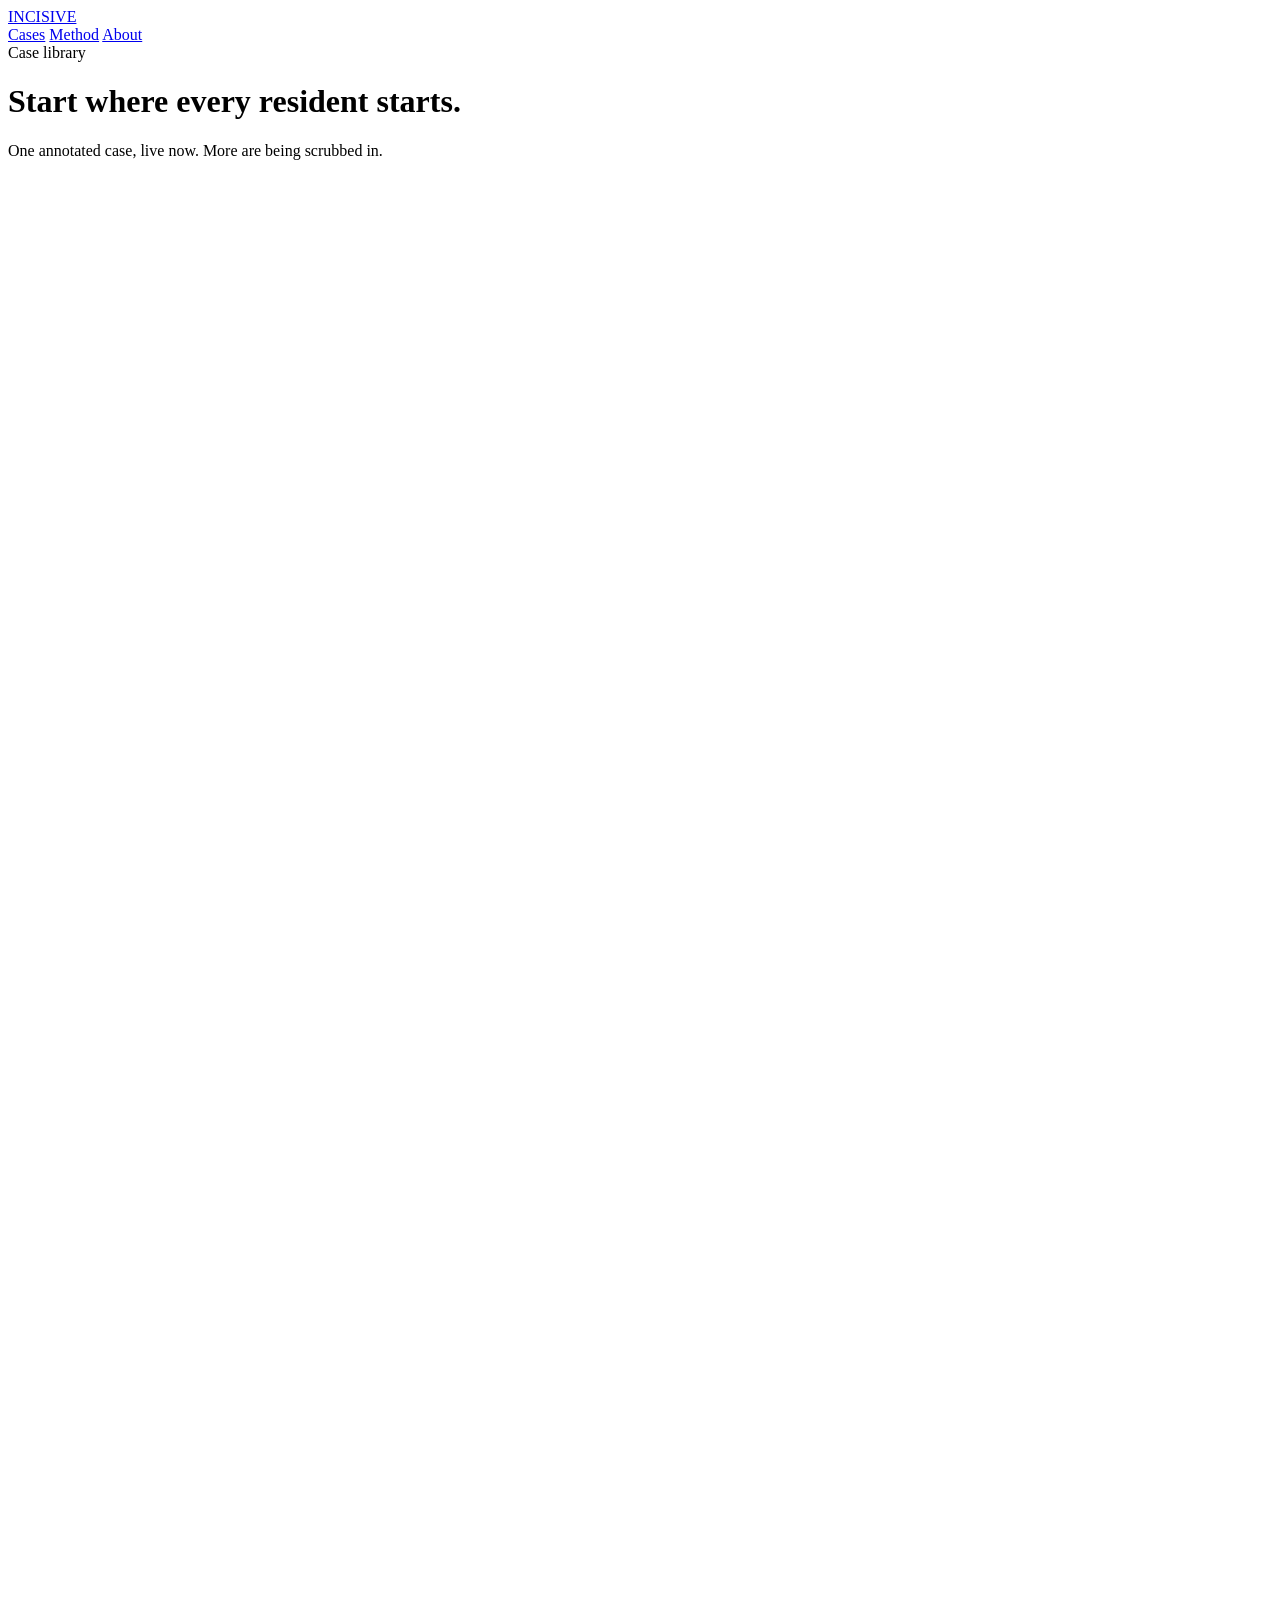
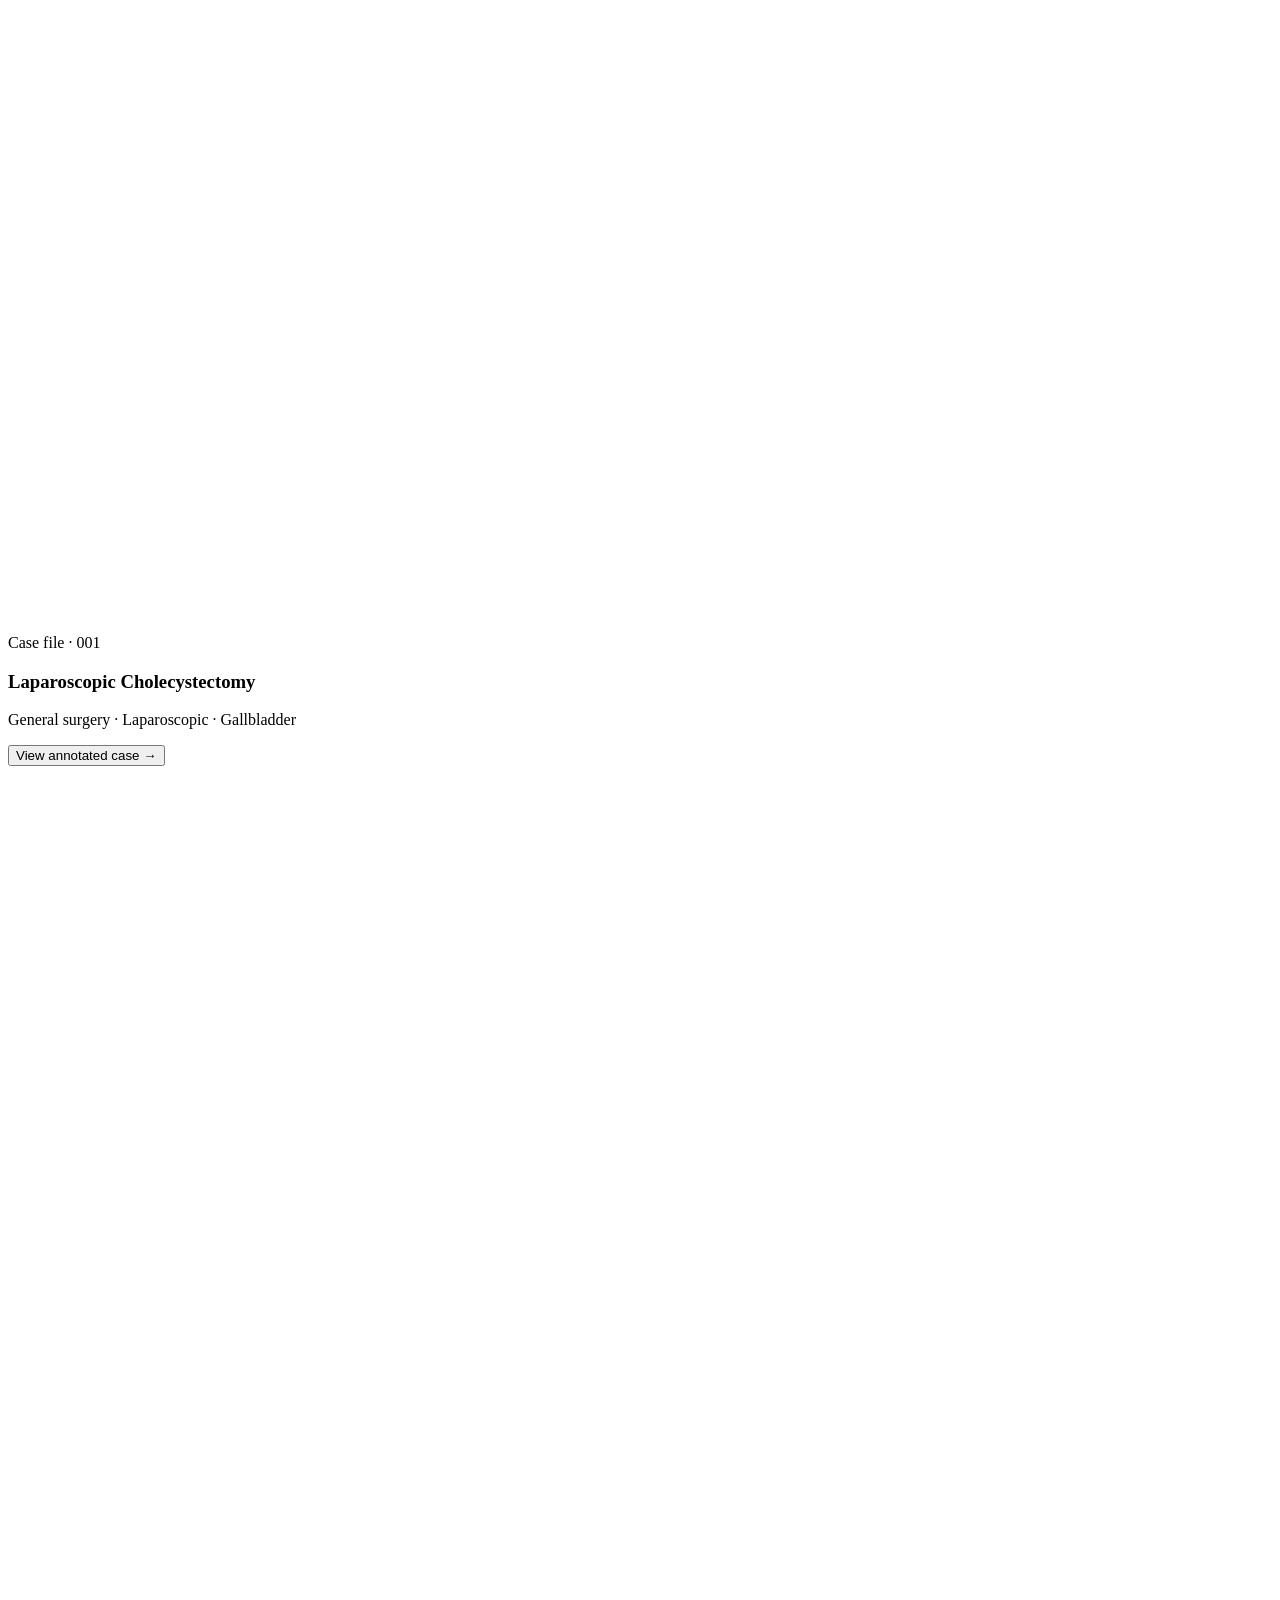
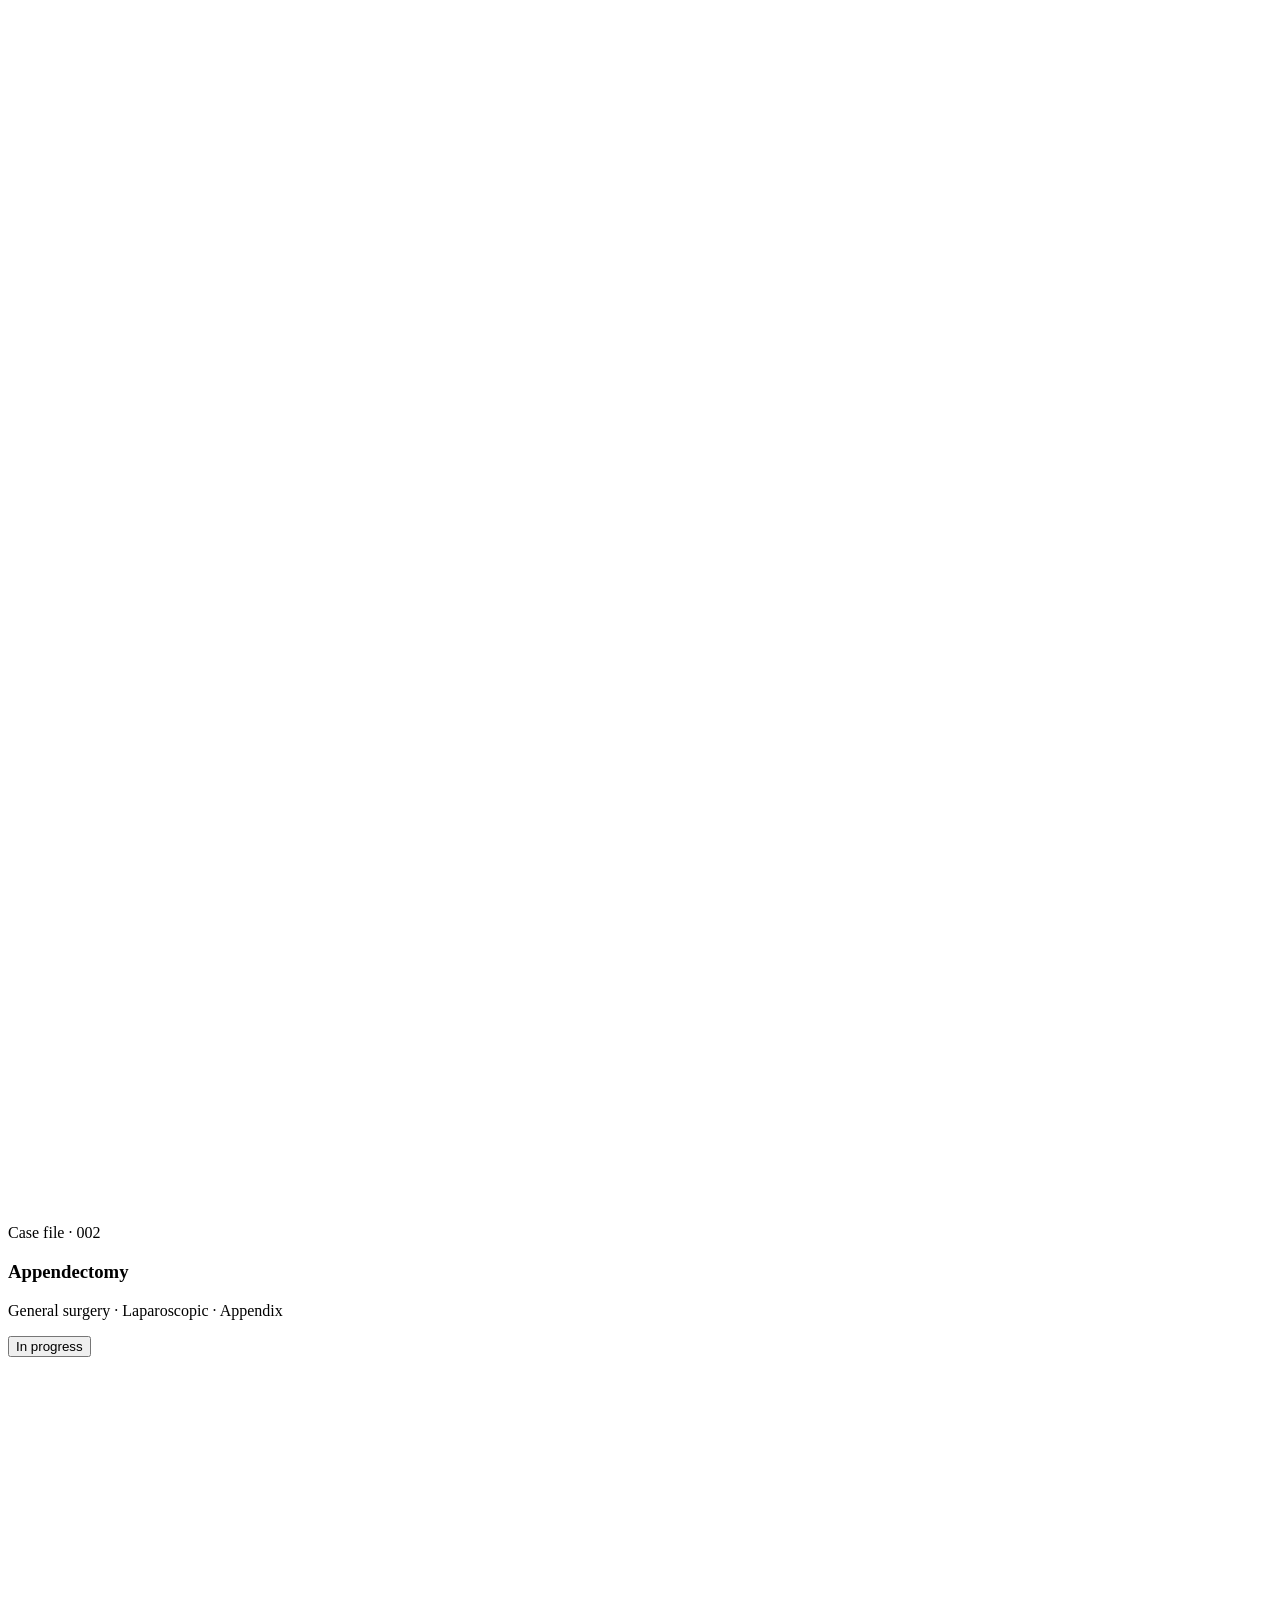
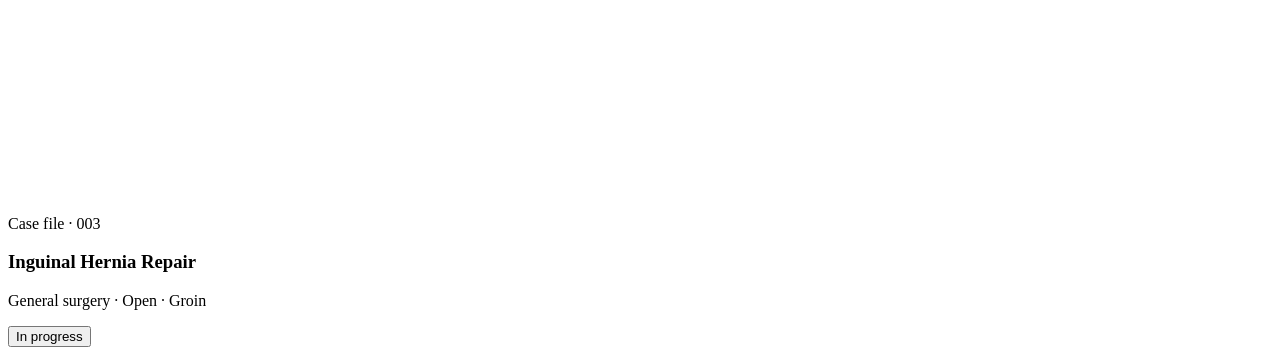
==== cases.html @ 5aefe964 "Add initial cases.html file with case library layout" ====
<!DOCTYPE html>
<html lang="en">
<head>
<meta charset="UTF-8">
<meta name="viewport" content="width=device-width, initial-scale=1.0">
<title>Cases — INCISIVE</title>
<link rel="preconnect" href="https://fonts.googleapis.com">
<link rel="preconnect" href="https://fonts.gstatic.com" crossorigin>
<link href="https://fonts.googleapis.com/css2?family=Newsreader:ital,wght@0,400;0,500;1,400;1,500;1,600&family=IBM+Plex+Sans:wght@400;500;600&family=IBM+Plex+Mono:wght@400;500&display=swap" rel="stylesheet">
<link rel="stylesheet" href="style.css">
</head>
<body>

  <nav>
    <a href="index.html" class="brand"><span class="brand-mark"></span>INCISIVE</a>
    <div class="nav-links">
      <a href="cases.html" class="active">Cases</a>
      <a href="index.html#">Method</a>
      <a href="index.html#">About</a>
    </div>
  </nav>

  <div class="page-head">
    <div class="eyebrow">Case library</div>
    <h1>
      <span class="line"><span>Start where every</span></span>
      <span class="line"><span>resident starts.</span></span>
    </h1>
    <p class="sub">One annotated case, live now. More are being scrubbed in.</p>
  </div>

  <section id="cases">
    <div class="case-grid">

      <div class="case-file-wrap">
        <div class="case-file" data-tab="Case file">
          <svg class="paperclip" viewBox="0 0 16 26" fill="none">
            <path d="M8 2 C12 2 14 4.5 14 8 L14 18 C14 21.5 11.5 24 8 24 C4.5 24 2 21.5 2 18 L2 7 C2 4.8 3.8 3 6 3 C8.2 3 10 4.8 10 7 L10 17 C10 18.1 9.1 19 8 19 C6.9 19 6 18.1 6 17 L6 8"
              stroke="var(--bone-mute)" stroke-width="1.4" stroke-linecap="round"/>
          </svg>
          <span class="case-id mono">Case file · 001</span>
          <h3>Laparoscopic Cholecystectomy</h3>
          <p class="case-meta">General surgery <span class="dot">·</span> Laparoscopic <span class="dot">·</span> Gallbladder</p>
          <button class="btn" data-toast="The annotated viewer is still scrubbing in — coming soon.">View annotated case →</button>
        </div>
      </div>

      <div class="case-file-wrap locked">
        <div class="case-file" data-tab="Case file">
          <svg class="paperclip" viewBox="0 0 16 26" fill="none">
            <path d="M8 2 C12 2 14 4.5 14 8 L14 18 C14 21.5 11.5 24 8 24 C4.5 24 2 21.5 2 18 L2 7 C2 4.8 3.8 3 6 3 C8.2 3 10 4.8 10 7 L10 17 C10 18.1 9.1 19 8 19 C6.9 19 6 18.1 6 17 L6 8"
              stroke="var(--bone-mute)" stroke-width="1.4" stroke-linecap="round"/>
          </svg>
          <span class="case-id mono">Case file · 002</span>
          <h3>Appendectomy</h3>
          <p class="case-meta">General surgery <span class="dot">·</span> Laparoscopic <span class="dot">·</span> Appendix</p>
          <button class="btn" data-toast="This case is still being scrubbed in — check back soon.">In progress</button>
        </div>
      </div>

      <div class="case-file-wrap locked">
        <div class="case-file" data-tab="Case file">
          <svg class="paperclip" viewBox="0 0 16 26" fill="none">
            <path d="M8 2 C12 2 14 4.5 14 8 L14 18 C14 21.5 11.5 24 8 24 C4.5 24 2 21.5 2 18 L2 7 C2 4.8 3.8 3 6 3 C8.2 3 10 4.8 10 7 L10 17 C10 18.1 9.1 19 8 19 C6.9 19 6 18.1 6 17 L6 8"
              stroke="var(--bone-mute)" stroke-width="1.4" stroke-linecap="round"/>
          </svg>
          <span class="case-id mono">Case file · 003</span>
          <h3>Inguinal Hernia Repair</h3>
          <p class="case-meta">General surgery <span class="dot">·</span> Open <span class="dot">·</span> Groin</p>
          <button class="btn" data-toast="This case is still being scrubbed in — check back soon.">In progress</button>
        </div>
      </div>

    </div>
  </section>

  <div class="toast mono" id="toast"></div>

  <script src="script.js"></script>
</body>
</html>
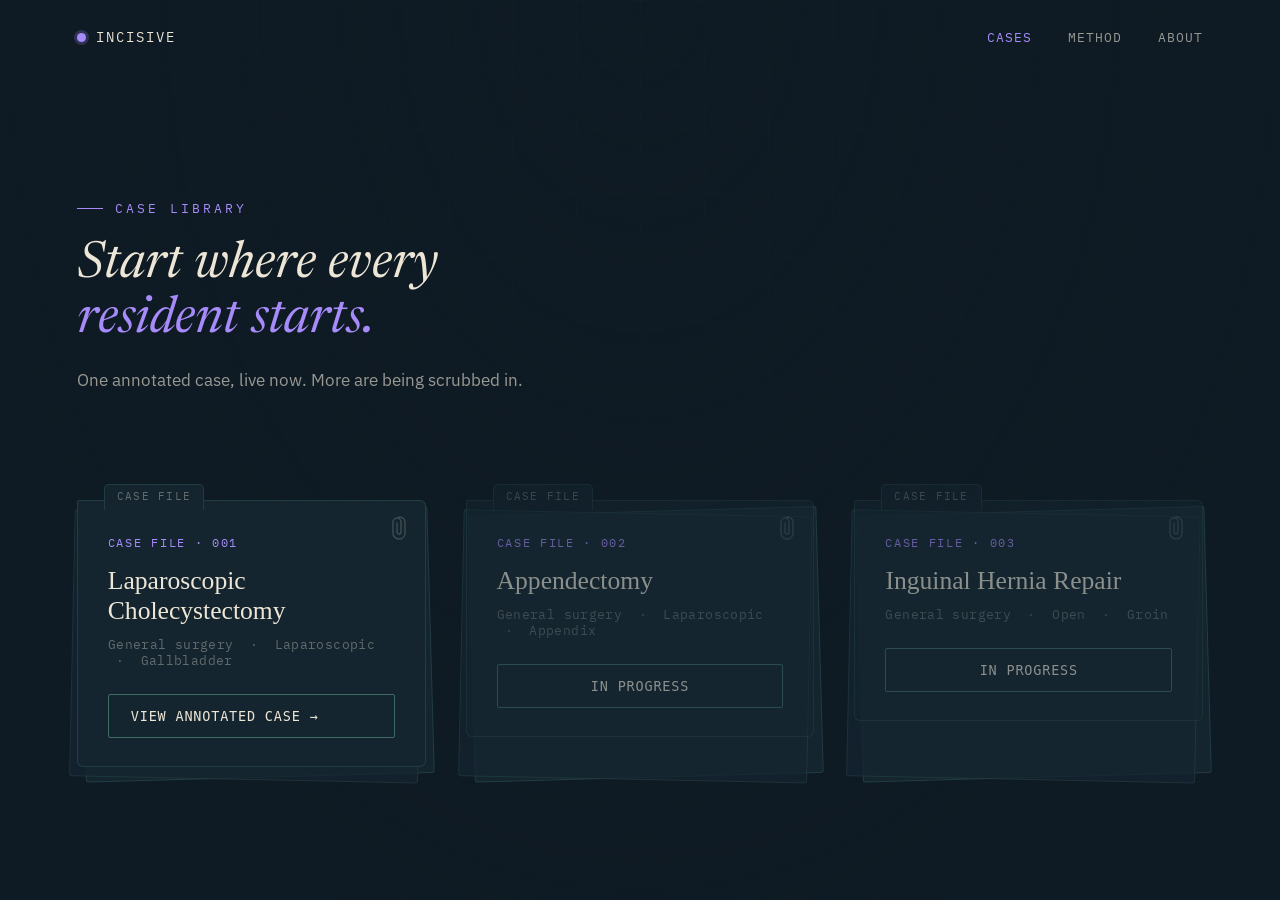
==== commit ff365543: "Change button to link for viewing annotated case" ====
--- a/cases.html
+++ b/cases.html
@@ -41,7 +41,7 @@
           <span class="case-id mono">Case file · 001</span>
           <h3>Laparoscopic Cholecystectomy</h3>
           <p class="case-meta">General surgery <span class="dot">·</span> Laparoscopic <span class="dot">·</span> Gallbladder</p>
-          <button class="btn" data-toast="The annotated viewer is still scrubbing in — coming soon.">View annotated case →</button>
+          <a href="case-001.html" class="btn">View annotated case →</a>
         </div>
       </div>
 
--- a/style.css
+++ b/style.css
@@ -0,0 +1,614 @@
+:root{
+  --ink:      #0F1B24;
+  --ink-deep: #0A1319;
+  --panel:    #142530;
+  --bone:     #EDE6D6;
+  --bone-dim: rgba(237,230,214,0.62);
+  --bone-mute:rgba(237,230,214,0.36);
+  --teal:     #3E6B63;
+  --teal-soft:rgba(62,107,99,0.35);
+  --violet:   #A78BFA;
+  --violet-deep: #6D4FC7;
+  --violet-soft: rgba(167,139,250,0.22);
+}
+
+*{ box-sizing:border-box; }
+html{ scroll-behavior:smooth; }
+
+body{
+  margin:0;
+  background:var(--ink);
+  color:var(--bone);
+  font-family:'IBM Plex Sans', sans-serif;
+  overflow-x:hidden;
+}
+
+/* faint clinical grid + vignette on the background */
+body::before{
+  content:"";
+  position:fixed; inset:0;
+  background-image:
+    linear-gradient(var(--teal-soft) 1px, transparent 1px),
+    linear-gradient(90deg, var(--teal-soft) 1px, transparent 1px);
+  background-size: 64px 64px;
+  opacity:0.08;
+  pointer-events:none;
+  z-index:0;
+}
+body::after{
+  content:"";
+  position:fixed; inset:0;
+  background:radial-gradient(ellipse at 50% 0%, transparent 0%, var(--ink) 78%);
+  pointer-events:none;
+  z-index:0;
+}
+
+.mono{ font-family:'IBM Plex Mono', monospace; }
+
+/* ---------- NAV ---------- */
+nav{
+  position:relative; z-index:5;
+  display:flex; align-items:center; justify-content:space-between;
+  padding:28px 6vw;
+  opacity:0;
+  animation: fade-down 0.7s ease-out 0.15s forwards;
+}
+.brand{
+  display:flex; align-items:center; gap:10px;
+  font-family:'IBM Plex Mono', monospace;
+  font-size:14px; letter-spacing:0.14em;
+  color:var(--bone);
+  text-decoration:none;
+}
+.brand-mark{
+  width:9px; height:9px; border-radius:50%;
+  background:var(--violet);
+  box-shadow:0 0 0 3px var(--violet-soft);
+}
+.nav-links{ display:flex; gap:36px; }
+.nav-links a{
+  color:var(--bone-dim);
+  text-decoration:none;
+  font-size:13px;
+  letter-spacing:0.08em;
+  font-family:'IBM Plex Mono', monospace;
+  text-transform:uppercase;
+  transition:color 0.2s ease;
+}
+.nav-links a:hover, .nav-links a.active{ color:var(--violet); }
+@media (max-width:640px){ .nav-links{ display:none; } }
+
+/* ---------- HERO ---------- */
+.hero{
+  position:relative; z-index:2;
+  min-height:92vh;
+  display:grid;
+  grid-template-columns:1.15fr 0.85fr;
+  align-items:center;
+  gap:40px;
+  padding:4vh 6vw 6vh;
+}
+@media (max-width:900px){
+  .hero{ grid-template-columns:1fr; padding-top:2vh; }
+}
+
+.eyebrow{
+  font-family:'IBM Plex Mono', monospace;
+  font-size:12.5px;
+  letter-spacing:0.24em;
+  text-transform:uppercase;
+  color:var(--violet);
+  display:flex; align-items:center; gap:12px;
+  opacity:0;
+  animation: fade-up 0.6s ease-out 0.4s forwards;
+}
+.eyebrow::before{
+  content:"";
+  width:26px; height:1px;
+  background:var(--violet);
+}
+
+h1{
+  font-family:'Newsreader', serif;
+  font-style:italic;
+  font-weight:400;
+  font-size:clamp(2.4rem, 5.2vw, 4.4rem);
+  line-height:1.08;
+  margin:22px 0 0;
+  color:var(--bone);
+}
+h1 .line{ display:block; overflow:hidden; }
+h1 .line span{
+  display:block;
+  transform:translateY(110%);
+  opacity:0;
+  animation: line-in 0.8s cubic-bezier(.22,1,.36,1) forwards;
+}
+h1 .line:nth-child(1) span{ animation-delay:0.55s; }
+h1 .line:nth-child(2) span{ animation-delay:0.72s; color:var(--violet); }
+
+.suture-wrap{
+  margin:26px 0 6px;
+  opacity:0;
+  animation: fade-in 0.4s ease 1.05s forwards;
+}
+.suture-wrap svg{ display:block; width:100%; max-width:460px; height:34px; overflow:visible; }
+.suture-path{
+  stroke-dasharray:640;
+  stroke-dashoffset:640;
+  animation: draw 1.15s cubic-bezier(.65,0,.35,1) 1.1s forwards;
+}
+.stitch{
+  opacity:0;
+  transform-origin:center;
+  animation: stitch-in 0.35s ease-out forwards;
+}
+.stitch:nth-of-type(1){ animation-delay:1.55s; }
+.stitch:nth-of-type(2){ animation-delay:1.68s; }
+.stitch:nth-of-type(3){ animation-delay:1.81s; }
+.stitch:nth-of-type(4){ animation-delay:1.94s; }
+.stitch:nth-of-type(5){ animation-delay:2.07s; }
+
+p.sub{
+  max-width:480px;
+  color:var(--bone-dim);
+  font-size:16.5px;
+  line-height:1.65;
+  margin:22px 0 34px;
+  opacity:0;
+  animation: fade-up 0.7s ease-out 2.2s forwards;
+}
+
+.cta-row{
+  display:flex; align-items:center; gap:18px;
+  opacity:0;
+  animation: fade-up 0.7s ease-out 2.4s forwards;
+}
+
+/* ---------- BUTTONS (with pop + glow-on-click) ---------- */
+.btn{
+  position:relative;
+  display:inline-block;
+  text-decoration:none;
+  appearance:none; border:none; cursor:pointer;
+  font-family:'IBM Plex Mono', monospace;
+  font-size:13.5px; letter-spacing:0.06em;
+  text-transform:uppercase;
+  padding:15px 26px;
+  border-radius:2px;
+  background:var(--violet);
+  color:var(--ink-deep);
+  font-weight:500;
+  transition:transform 0.2s ease, box-shadow 0.2s ease, background 0.2s ease;
+}
+.btn:hover{ transform:translateY(-2px); box-shadow:0 10px 24px var(--violet-soft); }
+.btn:active{ transform:translateY(0) scale(0.97); }
+
+.btn-ghost{
+  background:transparent;
+  color:var(--bone-dim);
+  border:1px solid var(--teal-soft);
+}
+.btn-ghost:hover{ color:var(--bone); border-color:var(--teal); box-shadow:none; }
+
+/* the "pop" - a quick squash/stretch on click */
+.btn.pop{ animation: btn-pop 0.32s cubic-bezier(.34,1.56,.64,1); }
+@keyframes btn-pop{
+  0%{ transform:scale(1); }
+  40%{ transform:scale(0.92); }
+  70%{ transform:scale(1.04); }
+  100%{ transform:scale(1); }
+}
+
+/* the glow underneath - a ring that blooms out from under the button and fades */
+.btn-glow-ring{
+  position:absolute;
+  inset:0;
+  border-radius:2px;
+  pointer-events:none;
+  z-index:-1;
+}
+.btn.glow .btn-glow-ring{
+  animation: glow-bloom 0.55s ease-out forwards;
+}
+@keyframes glow-bloom{
+  0%{ box-shadow:0 0 0 0 var(--violet-soft), 0 0 0 0 rgba(167,139,250,0.5); opacity:1; }
+  100%{ box-shadow:0 0 22px 10px rgba(167,139,250,0), 0 0 0 26px rgba(167,139,250,0); opacity:0; }
+}
+
+/* ---------- HELIX ---------- */
+.helix-stage{
+  position:relative;
+  height:420px;
+  display:flex; align-items:center; justify-content:center;
+  perspective:900px;
+  opacity:0;
+  animation: fade-in 1s ease 1.3s forwards;
+}
+.helix{ position:relative; width:150px; height:340px; }
+.rung{
+  position:absolute;
+  left:50%; top:calc(var(--i) * 24px);
+  width:150px; height:2px;
+  margin-left:-75px;
+  display:flex; align-items:center; justify-content:space-between;
+}
+.node{
+  width:11px; height:11px; border-radius:50%;
+  background:var(--teal);
+  border:1px solid rgba(237,230,214,0.5);
+  animation: node-a 3.2s ease-in-out infinite;
+  animation-delay:calc(var(--i) * -0.22s);
+}
+.node.right{ background:var(--violet); animation-name: node-b; }
+.bar{
+  flex:1; height:1px; margin:0 6px;
+  background:linear-gradient(90deg, var(--teal), var(--violet));
+  animation: bar-a 3.2s ease-in-out infinite;
+  animation-delay:calc(var(--i) * -0.22s);
+}
+.helix-caption{
+  position:absolute;
+  bottom:-6px; left:50%; transform:translateX(-50%);
+  font-family:'IBM Plex Mono', monospace;
+  font-size:11px; letter-spacing:0.12em;
+  color:var(--bone-mute);
+  white-space:nowrap;
+  text-transform:uppercase;
+}
+@media (max-width:900px){ .helix-stage{ height:280px; } .helix{ transform:scale(0.75); } }
+
+@keyframes node-a{
+  0%,100%{ transform:translateX(-22px) scale(1); opacity:1; }
+  50%{ transform:translateX(22px) scale(0.55); opacity:0.4; }
+}
+@keyframes node-b{
+  0%,100%{ transform:translateX(22px) scale(0.55); opacity:0.4; }
+  50%{ transform:translateX(-22px) scale(1); opacity:1; }
+}
+@keyframes bar-a{
+  0%,100%{ transform:scaleX(1); opacity:0.85; }
+  50%{ transform:scaleX(0.35); opacity:0.3; }
+}
+
+@keyframes fade-down{ from{ opacity:0; transform:translateY(-10px);} to{ opacity:1; transform:translateY(0);} }
+@keyframes fade-up{ from{ opacity:0; transform:translateY(16px);} to{ opacity:1; transform:translateY(0);} }
+@keyframes fade-in{ from{ opacity:0;} to{ opacity:1;} }
+@keyframes line-in{ to{ transform:translateY(0); opacity:1; } }
+@keyframes draw{ to{ stroke-dashoffset:0; } }
+@keyframes stitch-in{ from{ opacity:0; transform:scale(0.3) rotate(-20deg);} to{ opacity:1; transform:scale(1) rotate(0deg);} }
+
+/* ---------- PAGE HEADER (for cases.html) ---------- */
+.page-head{
+  position:relative; z-index:2;
+  padding:14vh 6vw 6vh;
+  max-width:680px;
+}
+.page-head h1{ font-size:clamp(2.1rem, 4vw, 3.2rem); }
+.page-head p.sub{ animation:none; opacity:1; margin-top:18px; }
+
+/* ---------- CASES SECTION / GRID ---------- */
+#cases{
+  position:relative; z-index:2;
+  padding:2vh 6vw 14vh;
+}
+.case-grid{
+  display:grid;
+  grid-template-columns:repeat(auto-fill, minmax(300px, 1fr));
+  gap:56px 40px;
+}
+
+/* ---------- CASE FILE CARD (looks like an actual folder / file) ---------- */
+.case-file-wrap{
+  position:relative;
+  opacity:0; transform:translateY(28px);
+  transition:opacity 0.7s ease, transform 0.7s ease;
+}
+#cases.revealed .case-file-wrap,
+.case-file-wrap.revealed{ opacity:1; transform:translateY(0); }
+
+/* stacked papers peeking out behind the folder */
+.case-file-wrap::before,
+.case-file-wrap::after{
+  content:"";
+  position:absolute;
+  left:0; right:0; top:6px; bottom:-6px;
+  background:var(--panel);
+  border:1px solid var(--teal-soft);
+  border-radius:3px;
+  z-index:-1;
+}
+.case-file-wrap::before{ transform:rotate(-1.6deg) translate(5px, 5px); }
+.case-file-wrap::after{ transform:rotate(1.2deg) translate(-5px, 7px); opacity:0.75; }
+
+.case-file{
+  position:relative;
+  background:var(--panel);
+  border:1px solid var(--teal-soft);
+  border-radius:2px 6px 6px 6px;
+  padding:34px 30px 28px;
+  transition:border-color 0.25s ease, transform 0.25s ease;
+}
+.case-file-wrap:hover .case-file{ border-color:var(--violet); transform:translateY(-3px); }
+
+/* the folder tab sticking out the top */
+.case-file::before{
+  content:attr(data-tab);
+  position:absolute;
+  top:-17px; left:26px;
+  background:var(--panel);
+  border:1px solid var(--teal-soft);
+  border-bottom:none;
+  border-radius:5px 5px 0 0;
+  padding:4px 12px 7px;
+  font-family:'IBM Plex Mono', monospace;
+  font-size:10.5px;
+  letter-spacing:0.12em;
+  text-transform:uppercase;
+  color:var(--bone-mute);
+}
+.case-file-wrap:hover .case-file::before{ color:var(--violet); border-color:var(--teal-soft); }
+
+/* paperclip in the corner */
+.paperclip{
+  position:absolute;
+  top:14px; right:18px;
+  width:16px; height:26px;
+  opacity:0.55;
+}
+
+.case-id{
+  font-family:'IBM Plex Mono', monospace;
+  font-size:12px; letter-spacing:0.14em;
+  color:var(--violet);
+  text-transform:uppercase;
+  margin-bottom:16px;
+  display:block;
+}
+.case-file h3{
+  font-family:'Newsreader', serif;
+  font-weight:500;
+  font-style:normal;
+  font-size:1.6rem;
+  margin:0 0 10px;
+  color:var(--bone);
+  padding-right:24px;
+}
+.case-meta{
+  font-family:'IBM Plex Mono', monospace;
+  font-size:12.5px;
+  color:var(--bone-mute);
+  letter-spacing:0.03em;
+  margin:0 0 26px;
+}
+.case-meta span{ color:var(--teal); }
+.case-meta .dot{ margin:0 8px; color:var(--teal); }
+
+.case-file .btn{
+  background:transparent;
+  color:var(--bone);
+  border:1px solid var(--teal);
+  padding:13px 22px;
+  width:100%;
+}
+.case-file .btn:hover{ background:var(--teal); color:var(--bone); box-shadow:none; }
+
+/* a locked / coming-soon file looks slightly duller */
+.case-file-wrap.locked .case-file{ opacity:0.55; }
+.case-file-wrap.locked .case-file .btn{ cursor:not-allowed; }
+
+.toast{
+  position:fixed;
+  bottom:28px; left:50%;
+  transform:translateX(-50%) translateY(20px);
+  background:var(--panel);
+  border:1px solid var(--teal);
+  color:var(--bone-dim);
+  font-family:'IBM Plex Mono', monospace;
+  font-size:13px;
+  padding:14px 22px;
+  border-radius:3px;
+  opacity:0;
+  pointer-events:none;
+  transition:opacity 0.3s ease, transform 0.3s ease;
+  z-index:20;
+}
+.toast.show{ opacity:1; transform:translateX(-50%) translateY(0); }
+
+/* ============================================================
+   CASE DETAIL PAGE (case-001.html etc)
+   ============================================================ */
+
+.case-hero{
+  position:relative; z-index:2;
+  padding:12vh 6vw 4vh;
+  max-width:820px;
+}
+.case-hero .case-id{ font-size:12.5px; margin-bottom:6px; }
+.case-hero h1{
+  font-size:clamp(2rem, 4.4vw, 3.4rem);
+  margin-top:10px;
+}
+.case-hero h1 .line span{ animation-delay:0.15s; }
+.case-hero h1 .line:nth-child(1) span{ animation-delay:0.15s; }
+.case-hero h1 .line:nth-child(2) span{ animation-delay:0.15s; color:var(--bone); }
+.case-hero p.sub{ animation-delay:0.5s; }
+
+/* ---------- FILE TABS ---------- */
+.tabs-wrap{
+  position:relative; z-index:2;
+  padding:0 6vw;
+}
+.file-tabs{
+  display:flex; gap:6px;
+  border-bottom:1px solid var(--teal-soft);
+}
+.file-tab{
+  appearance:none; cursor:pointer;
+  background:var(--ink);
+  border:1px solid var(--teal-soft);
+  border-bottom:none;
+  color:var(--bone-mute);
+  font-family:'IBM Plex Mono', monospace;
+  font-size:12.5px;
+  letter-spacing:0.1em;
+  text-transform:uppercase;
+  padding:13px 26px 12px;
+  border-radius:8px 8px 0 0;
+  position:relative;
+  top:1px;
+  transition:color 0.2s ease, background 0.2s ease, border-color 0.2s ease;
+}
+.file-tab:hover{ color:var(--bone-dim); }
+.file-tab.active{
+  background:var(--panel);
+  color:var(--violet);
+  border-color:var(--teal-soft);
+  border-bottom:1px solid var(--panel);
+}
+
+.tab-panels{
+  position:relative; z-index:2;
+  background:var(--panel);
+  border-bottom:1px solid var(--teal-soft);
+  min-height:60vh;
+  padding:5vh 6vw 8vh;
+}
+.tab-panel{ display:none; }
+.tab-panel.active{
+  display:block;
+  animation: panel-in 0.4s cubic-bezier(.22,1,.36,1);
+}
+@keyframes panel-in{
+  from{ opacity:0; transform:translateY(14px); }
+  to{ opacity:1; transform:translateY(0); }
+}
+
+.panel-placeholder{
+  color:var(--bone-dim);
+  font-size:16px;
+  line-height:1.7;
+  max-width:560px;
+}
+.panel-placeholder .mono{
+  display:inline-block;
+  margin-bottom:14px;
+  color:var(--violet);
+  font-size:12px;
+  letter-spacing:0.14em;
+  text-transform:uppercase;
+}
+
+/* ---------- VIDEO TAB: step buttons + progress ---------- */
+.step-row{
+  display:flex;
+  gap:10px;
+  margin-bottom:6px;
+  flex-wrap:wrap;
+}
+.step-btn{
+  appearance:none; cursor:pointer;
+  width:42px; height:42px;
+  display:flex; align-items:center; justify-content:center;
+  background:var(--ink);
+  border:1px solid var(--teal-soft);
+  border-radius:4px;
+  color:var(--bone-dim);
+  font-family:'IBM Plex Mono', monospace;
+  font-size:14px;
+  font-weight:500;
+  transition:background 0.2s ease, border-color 0.2s ease, color 0.2s ease, transform 0.15s ease;
+}
+.step-btn:hover{ border-color:var(--teal); color:var(--bone); }
+.step-btn.visited{
+  color:var(--bone-mute);
+  border-color:var(--teal-soft);
+  background:rgba(237,230,214,0.03);
+  opacity:0.5;
+}
+.step-btn.current{
+  background:var(--violet);
+  border-color:var(--violet);
+  color:var(--ink-deep);
+  transform:translateY(-2px);
+}
+
+.step-progress-track{
+  position:relative;
+  height:3px;
+  background:var(--teal-soft);
+  border-radius:2px;
+  margin:0 0 40px;
+  overflow:hidden;
+}
+.step-progress-fill{
+  position:absolute;
+  left:0; top:0; bottom:0;
+  width:0%;
+  background:var(--violet);
+  border-radius:2px;
+  transition:width 0.4s cubic-bezier(.65,0,.35,1);
+}
+
+.video-stage{
+  display:grid;
+  grid-template-columns:1fr 1fr;
+  gap:24px;
+  margin-bottom:32px;
+}
+@media (max-width:840px){ .video-stage{ grid-template-columns:1fr; } }
+
+.model-pane, .video-pane{
+  position:relative;
+  aspect-ratio:4/3;
+  background:var(--ink);
+  border:1px solid var(--teal-soft);
+  border-radius:4px;
+  overflow:hidden;
+  display:flex; align-items:center; justify-content:center;
+}
+.model-pane .pane-label{
+  font-family:'IBM Plex Mono', monospace;
+  font-size:12px;
+  letter-spacing:0.1em;
+  text-transform:uppercase;
+  color:var(--bone-mute);
+  text-align:center;
+  padding:0 20px;
+}
+.video-pane iframe{
+  position:absolute; inset:0;
+  width:100%; height:100%;
+  border:none;
+}
+
+.step-readout{
+  display:flex;
+  gap:20px;
+  align-items:flex-start;
+  max-width:640px;
+}
+.step-readout .step-num{
+  flex-shrink:0;
+  font-family:'Newsreader', serif;
+  font-style:italic;
+  font-size:2.2rem;
+  color:var(--violet);
+  line-height:1;
+  min-width:38px;
+}
+.step-readout .step-text{
+  color:var(--bone-dim);
+  font-size:15.5px;
+  line-height:1.7;
+  padding-top:4px;
+}
+.step-readout .step-text strong{ color:var(--bone); font-weight:500; }
+
+@media (prefers-reduced-motion: reduce){
+  *, *::before, *::after{
+    animation-duration:0.001ms !important;
+    animation-iteration-count:1 !important;
+    transition-duration:0.001ms !important;
+  }
+}
